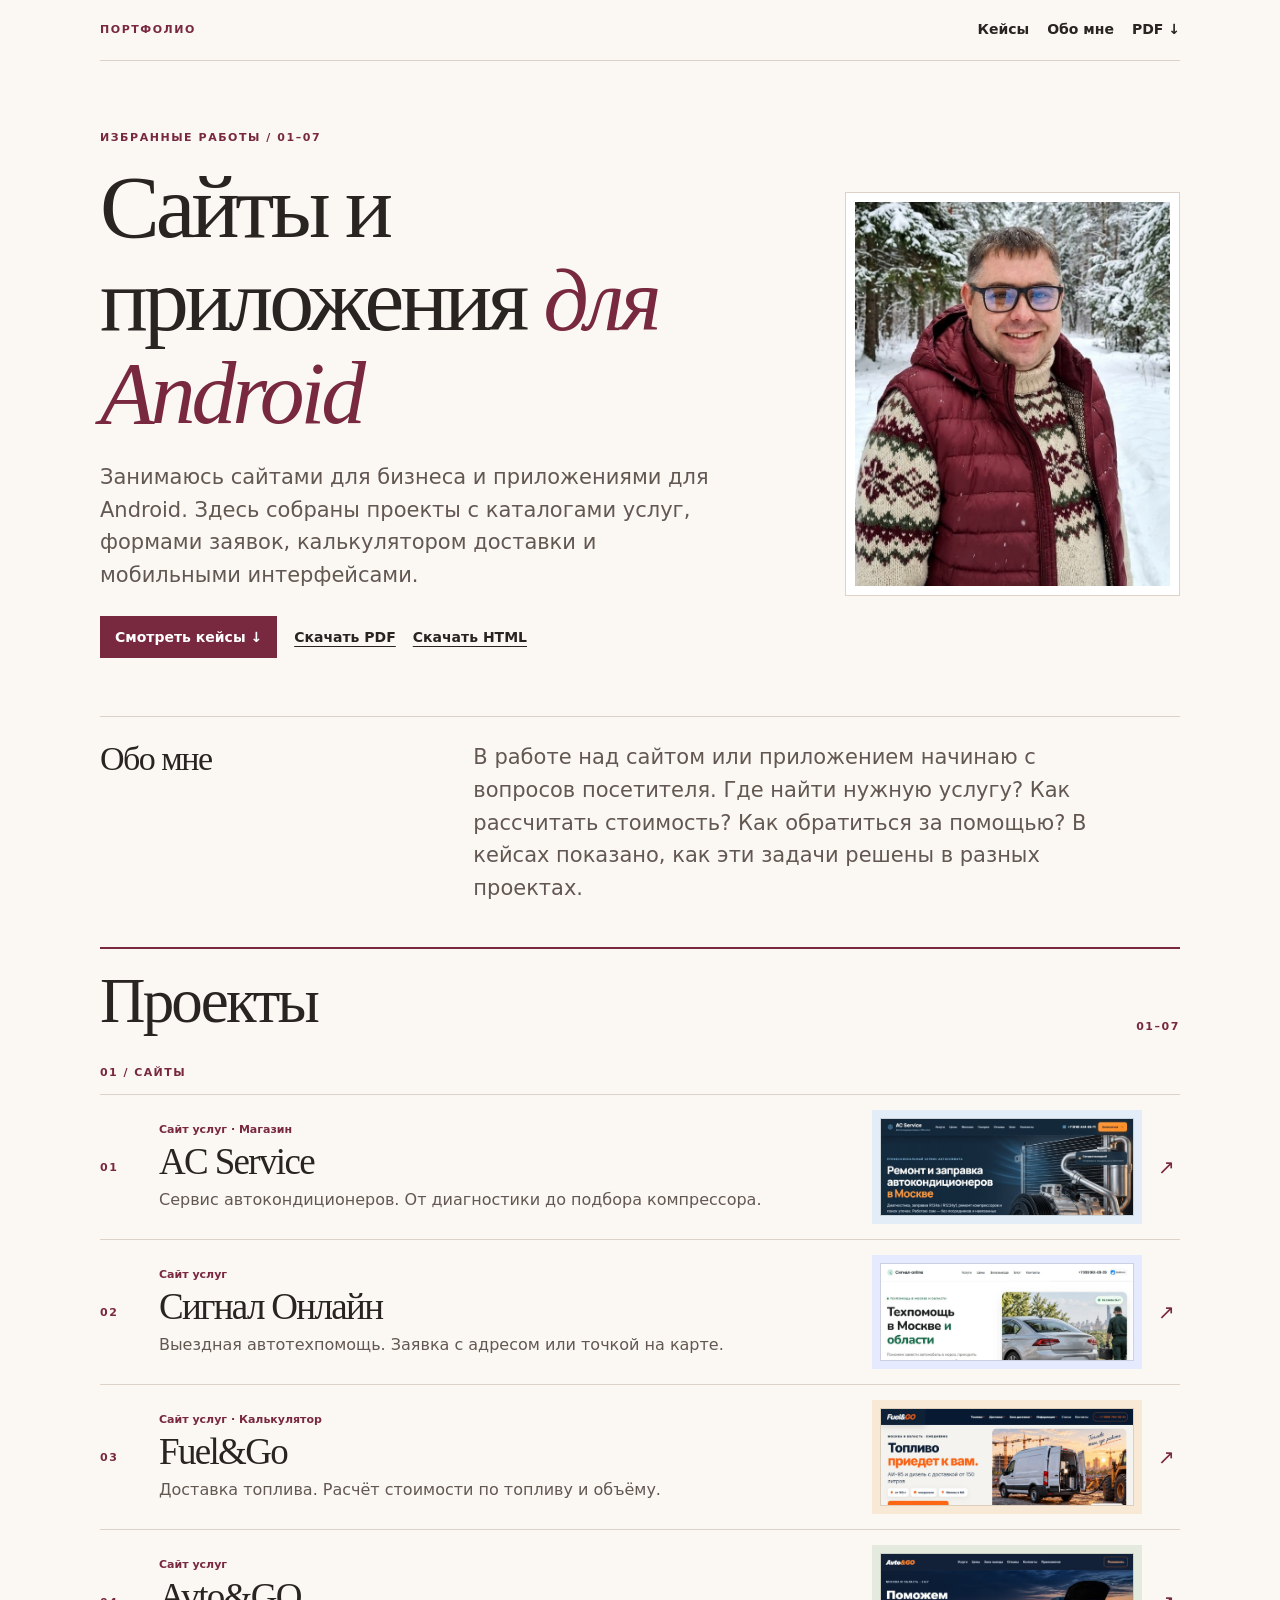
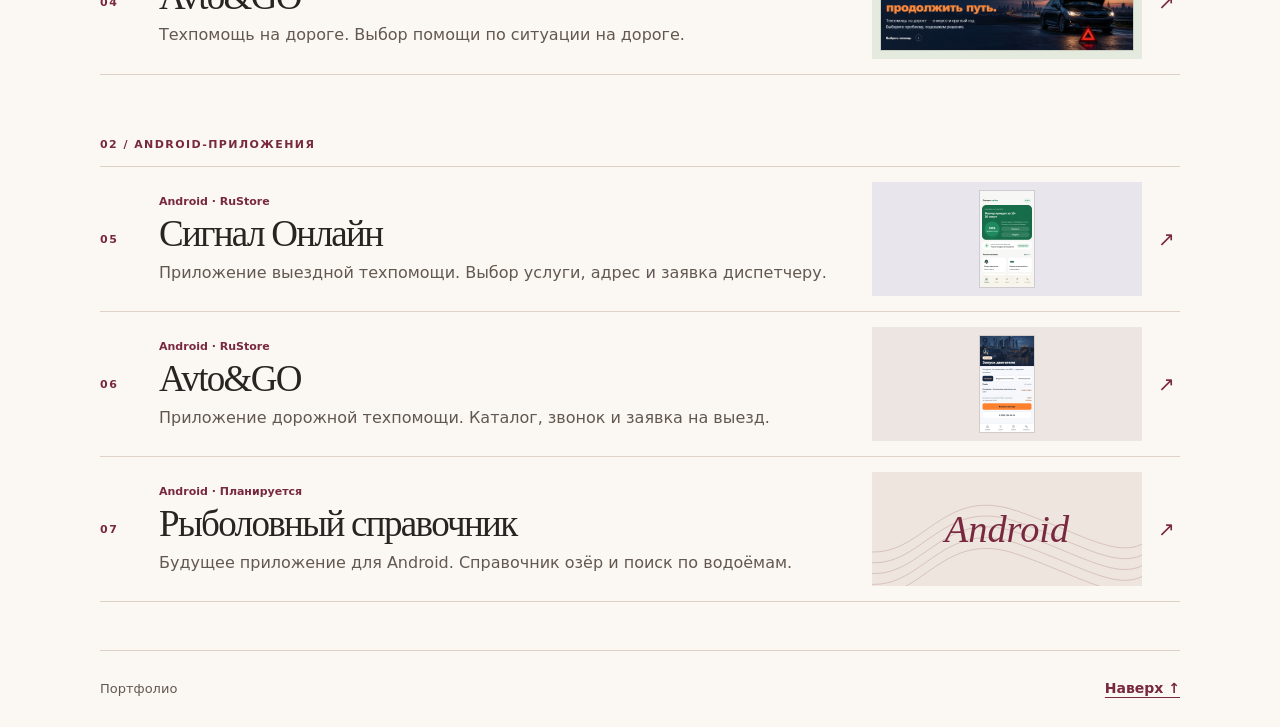
==== index.html @ e00baa89 "Publish portfolio website" ====
<!doctype html>
<html lang="ru">
<head><meta charset="utf-8"><meta name="viewport" content="width=device-width, initial-scale=1">
<title>Портфолио</title><meta name="description" content="Сайты для бизнеса, приложения техпомощи в RuStore и будущий рыболовный справочник для Android."><link rel="stylesheet" href="style.css"></head>
<body><a href="#main" class="skip">К содержанию</a>
<header class="top wrap"><a href="#main" class="brand">Портфолио</a>
<nav aria-label="Основная навигация"><a href="#projects">Кейсы</a><a href="#about">Обо мне</a><a href="portfolio.pdf" download>PDF ↓</a></nav></header>
<main id="main" class="wrap"><section class="hero" aria-labelledby="title">
<div><p class="label">Избранные работы / 01–07</p>
<h1 id="title">Сайты и приложения <em>для Android</em></h1>
<p class="lead">Занимаюсь сайтами для бизнеса и приложениями для Android. Здесь собраны проекты с каталогами услуг, формами заявок, калькулятором доставки и мобильными интерфейсами.</p><div class="actions"><a class="btn primary" href="#projects">Смотреть кейсы ↓</a>
<a class="plain" href="portfolio.pdf" download>Скачать PDF</a><a class="plain" href="portfolio.html" download>Скачать HTML</a></div></div><figure class="portrait"><img src="portrait.jpg" alt="Портрет автора портфолио"></figure></section>
<section id="about" class="about" aria-labelledby="about-title"><h2 id="about-title">Обо мне</h2>
<p class="lead">В работе над сайтом или приложением начинаю с вопросов посетителя. Где найти нужную услугу? Как рассчитать стоимость? Как обратиться за помощью? В кейсах показано, как эти задачи решены в разных проектах.</p></section>
<section id="projects" aria-labelledby="project-title">
<div class="section-top"><h2 id="project-title">Проекты</h2><span class="number">01–07</span></div>
<div class="group"><p class="group-title">01 / Сайты</p><a class="card" href="ac.html"><span class="number">01</span>
<div class="card-body"><div class="meta">Сайт услуг · Магазин</div>
<h3>AC Service</h3><p>Сервис автокондиционеров. От диагностики до подбора компрессора.</p></div>
<div class="visual" style="--tint:#e2edf7"><img src="ac.jpg" loading="lazy" alt="Скриншот сайта AC Service"></div><span class="arrow" aria-hidden="true">↗</span></a><a class="card" href="signal.html"><span class="number">02</span>
<div class="card-body"><div class="meta">Сайт услуг</div>
<h3>Сигнал Онлайн</h3><p>Выездная автотехпомощь. Заявка с адресом или точкой на карте.</p></div>
<div class="visual" style="--tint:#e6eaff"><img src="signal.jpg" loading="lazy" alt="Скриншот сайта Сигнал Онлайн"></div><span class="arrow" aria-hidden="true">↗</span></a><a class="card" href="fuel.html"><span class="number">03</span>
<div class="card-body"><div class="meta">Сайт услуг · Калькулятор</div>
<h3>Fuel&amp;Go</h3><p>Доставка топлива. Расчёт стоимости по топливу и объёму.</p></div>
<div class="visual" style="--tint:#f8e9d7"><img src="fuel.jpg" loading="lazy" alt="Скриншот сайта Fuel&amp;Go"></div><span class="arrow" aria-hidden="true">↗</span></a><a class="card" href="avto.html"><span class="number">04</span>
<div class="card-body"><div class="meta">Сайт услуг</div>
<h3>Avto&amp;GO</h3><p>Техпомощь на дороге. Выбор помощи по ситуации на дороге.</p></div>
<div class="visual" style="--tint:#e4eadd"><img src="avto.jpg" loading="lazy" alt="Скриншот сайта Avto&amp;GO"></div><span class="arrow" aria-hidden="true">↗</span></a></div>
<div class="group"><p class="group-title">02 / Android-приложения</p><a class="card" href="signal-app.html"><span class="number">05</span>
<div class="card-body"><div class="meta">Android · RuStore</div>
<h3>Сигнал Онлайн</h3><p>Приложение выездной техпомощи. Выбор услуги, адрес и заявка диспетчеру.</p></div>
<div class="visual mobile" style="--tint:#e8e6ec"><img src="signal-app-1.jpg" loading="lazy" alt="Экран приложения Сигнал Онлайн"></div><span class="arrow" aria-hidden="true">↗</span></a><a class="card" href="avto-app.html"><span class="number">06</span>
<div class="card-body"><div class="meta">Android · RuStore</div>
<h3>Avto&amp;GO</h3><p>Приложение дорожной техпомощи. Каталог, звонок и заявка на выезд.</p></div>
<div class="visual mobile" style="--tint:#ece5e1"><img src="avto-app-1.jpg" loading="lazy" alt="Экран приложения Avto&amp;GO"></div><span class="arrow" aria-hidden="true">↗</span></a><a class="card" href="fishing.html"><span class="number">07</span>
<div class="card-body"><div class="meta">Android · Планируется</div>
<h3>Рыболовный справочник</h3><p>Будущее приложение для Android. Справочник озёр и поиск по водоёмам.</p></div>
<div class="visual fishing" aria-hidden="true"><svg viewBox="0 0 400 180" preserveAspectRatio="xMidYMid slice" fill="none" stroke="#b68e87"><path d="M-40 114C69 162 90 20 214 63s171 91 222 15M-40 130C69 178 90 36 214 79s171 91 222 15M-40 146C69 194 90 52 214 95s171 91 222 15M-40 162C69 210 90 68 214 111s171 91 222 15M-40 178C69 226 90 84 214 127s171 91 222 15"/></svg><span>Android</span></div><span class="arrow" aria-hidden="true">↗</span></a></div></section></main>
<footer class="wrap"><span>Портфолио</span><a class="inline" href="#main">Наверх ↑</a></footer></body></html>
---- style.css ----
:root{--paper:#fbf8f3;--ink:#292321;--mute:#635851;--accent:#78283f;--line:#ded1c7;--serif:Georgia,"Times New Roman",serif}
*{box-sizing:border-box}html{scroll-padding-top:24px}body{margin:0;background:var(--paper);color:var(--ink);font:16px/1.55 system-ui,"Segoe UI",sans-serif}
a{color:inherit;text-decoration:none}a:focus-visible{outline:3px solid var(--accent);outline-offset:5px}img{display:block;max-width:100%;height:auto}
.wrap{width:min(1080px,calc(100% - 64px));margin:auto}
.top,footer{display:flex;justify-content:space-between;align-items:center;gap:16px;border-bottom:1px solid var(--line);padding:19px 0}
.brand,.label,.number{font-size:11px;font-weight:800;text-transform:uppercase;letter-spacing:.14em;color:var(--accent)}
.top nav,.actions,.case-nav{display:flex;gap:18px;align-items:center;flex-wrap:wrap}
.top nav a,.actions a,.case-nav a,.inline{font-size:14px;font-weight:700}.inline,.top nav a:hover{color:var(--accent)}
.hero{display:grid;grid-template-columns:minmax(0,1fr) minmax(200px,31%);align-items:center;gap:clamp(25px,8vw,100px);padding:68px 0 58px}
.label{margin:0 0 14px}h1,h2,h3,p{margin-top:0}
h1,h2,h3{font-family:var(--serif);font-weight:400;line-height:1.04;letter-spacing:-.045em}
h1{font-size:clamp(49px,7vw,94px);margin-bottom:22px}h1 em{color:var(--accent);font-weight:400}
h2{font-size:clamp(36px,5vw,63px);margin-bottom:15px}h3{font-size:clamp(25px,3.1vw,37px);margin-bottom:7px}
.lead{color:var(--mute);font-size:clamp(17px,2vw,21px);max-width:625px;margin-bottom:25px}
.actions{gap:12px 17px}.btn{display:inline-flex;align-items:center;min-height:42px;padding:9px 14px;border:1px solid var(--accent);color:var(--accent);font-size:14px;font-weight:750}.btn:hover,.primary{background:var(--accent);color:white}.primary:hover{background:#5d1b30}
.actions .plain,.inline{padding:8px 0;text-decoration:underline;text-underline-offset:4px}
.portrait{margin:0;padding:9px;border:1px solid var(--line);background:#fff}.portrait img{width:100%;aspect-ratio:.82;object-fit:cover;object-position:50% 66%}
.about{padding:24px 0 43px;border-top:1px solid var(--line);display:grid;grid-template-columns:1fr 2fr;gap:20px}.about h2{font-size:34px;margin:0}.about .lead{margin:0}
.section-top{border-top:2px solid var(--accent);padding:20px 0 16px;display:flex;align-items:end;justify-content:space-between;gap:10px}.section-top h2{margin:0}
.group{margin-bottom:48px}.group-title{font:800 11px/1.4 system-ui,sans-serif;letter-spacing:.13em;text-transform:uppercase;color:var(--accent);margin:0;padding:14px 0;border-bottom:1px solid var(--line)}
.card{display:grid;grid-template-columns:43px minmax(0,1fr) minmax(100px,25%) 22px;gap:16px;align-items:center;padding:15px 0;border-bottom:1px solid var(--line)}
.card:hover{background:#f2e9e2}.card p{margin:0;color:var(--mute)}.card .meta{color:var(--accent);font-size:11px;font-weight:750;margin:0 0 5px}.card .arrow{color:var(--accent);font-size:20px}
.visual{display:flex;justify-content:center;align-items:center;gap:14px;padding:18px;background:var(--tint);overflow:hidden;min-width:0}
.visual img{width:auto;max-width:100%;max-height:100%;object-fit:contain;border:1px solid #31262022}
.card .visual{height:114px;padding:8px}.card .visual:not(.mobile) img{width:100%;height:100%;object-fit:cover;object-position:top}
.visual.mobile img{max-width:calc(50% - 8px);height:100%}
.fishing{background:#eee5df;color:var(--accent);position:relative;isolation:isolate;min-height:100px}.fishing svg{position:absolute;width:100%;height:100%;inset:0;z-index:-1;opacity:.58}.fishing span{font:italic clamp(20px,3vw,43px)/1 var(--serif);text-align:center}
.case{padding:42px 0 46px}.back{display:inline-block;margin-bottom:23px}.case h1,.case h2{margin-bottom:12px}
.case-intro{display:flex;justify-content:space-between;align-items:start;gap:20px;margin-bottom:21px}.case-intro .lead{margin:0}.case-intro .btn{white-space:nowrap}
.case figure{margin:0 0 25px}.case .visual{height:clamp(200px,49vw,510px)}.case .visual.fishing{height:clamp(180px,30vw,300px)}
figcaption{font-size:12px;padding-top:8px;color:var(--mute)}
.details{display:grid;grid-template-columns:repeat(2,minmax(0,1fr));gap:22px}.detail{border-top:1px solid var(--line);padding-top:14px}.detail h3{font-size:27px}.detail p{color:var(--mute);margin-bottom:0}
.case-nav{justify-content:space-between;margin-top:25px;border-top:1px solid var(--line);padding-top:13px}
footer{border:0;border-top:1px solid var(--line);font-size:13px;color:var(--mute)}.offline .case{border-top:2px solid var(--accent)}
.skip{position:absolute;left:12px;top:-100px;background:white;padding:8px}.skip:focus{top:8px}
@media(max-width:690px){
 .wrap{width:calc(100% - 34px)}.top nav{gap:9px}.top nav a{font-size:12px}
 .hero{grid-template-columns:1fr;padding:40px 0 32px;gap:23px}.hero h1{margin-bottom:15px}.portrait{width:min(100%,340px)}.portrait img{aspect-ratio:1.05}
 .about,.details{grid-template-columns:1fr}.about{padding-bottom:28px;gap:7px}
 .card{grid-template-columns:23px minmax(0,1fr) minmax(68px,24%) 10px;gap:6px}.card .visual{height:73px;padding:3px}.card h3{font-size:23px}.card p{font-size:13px}.card .meta,.number{font-size:10px}.card .arrow{font-size:14px}.card .visual.mobile img{max-width:50%}
 .card .fishing span{font-size:14px}.case-intro{flex-direction:column;gap:12px}.case{padding:30px 0}.case .visual{padding:9px}
}
@media print{
 @page{size:A4;margin:16mm}*{-webkit-print-color-adjust:exact;print-color-adjust:exact}
 body{background:#fff;font-size:10pt}.wrap{width:100%}.top,footer,.skip,.actions,.case-nav,.back{display:none}
 .hero{padding:3mm 0 5mm;grid-template-columns:1.65fr 1fr;gap:8mm}.hero h1{font-size:35pt;margin-bottom:3mm}.portrait{width:100%;padding:2mm}.portrait img{height:45mm;aspect-ratio:auto}.lead{font-size:11pt;margin-bottom:0}
 .about{padding:4mm 0 5mm;grid-template-columns:1fr 2fr}.about h2{font-size:20pt}
 .section-top{padding:3mm 0}.section-top h2{font-size:26pt}.group{margin-bottom:3mm}.group-title{padding:2mm 0;font-size:9pt}
 .card{grid-template-columns:9mm 1fr;gap:2mm;padding:1.4mm 0}.card h3{font-size:13pt;margin:0}.card p{font-size:9pt}.card .meta{font-size:8pt;margin:0}.card .visual,.card .arrow{display:none}
 .offline .case{break-before:page;border:0;padding:3mm 0}.case h2{font-size:37pt}.case-intro{display:block;margin-bottom:3mm}.case-intro .btn{display:inline-block;min-height:0;border:0;padding:0;margin-top:2mm;text-decoration:underline}
 .case figure{margin-bottom:4mm}.case .visual{height:105mm;padding:5mm}.case .visual.fishing{height:63mm}
 .details{grid-template-columns:1fr 1fr}.detail h3{font-size:18pt}.label{margin-bottom:2mm}
}
@media(max-width:690px){.portrait img{object-position:50% 56%}} @media print{.portrait img{object-position:50% 48%}.card p{display:none}.card{break-inside:avoid}.hero h1{font-size:32pt}}
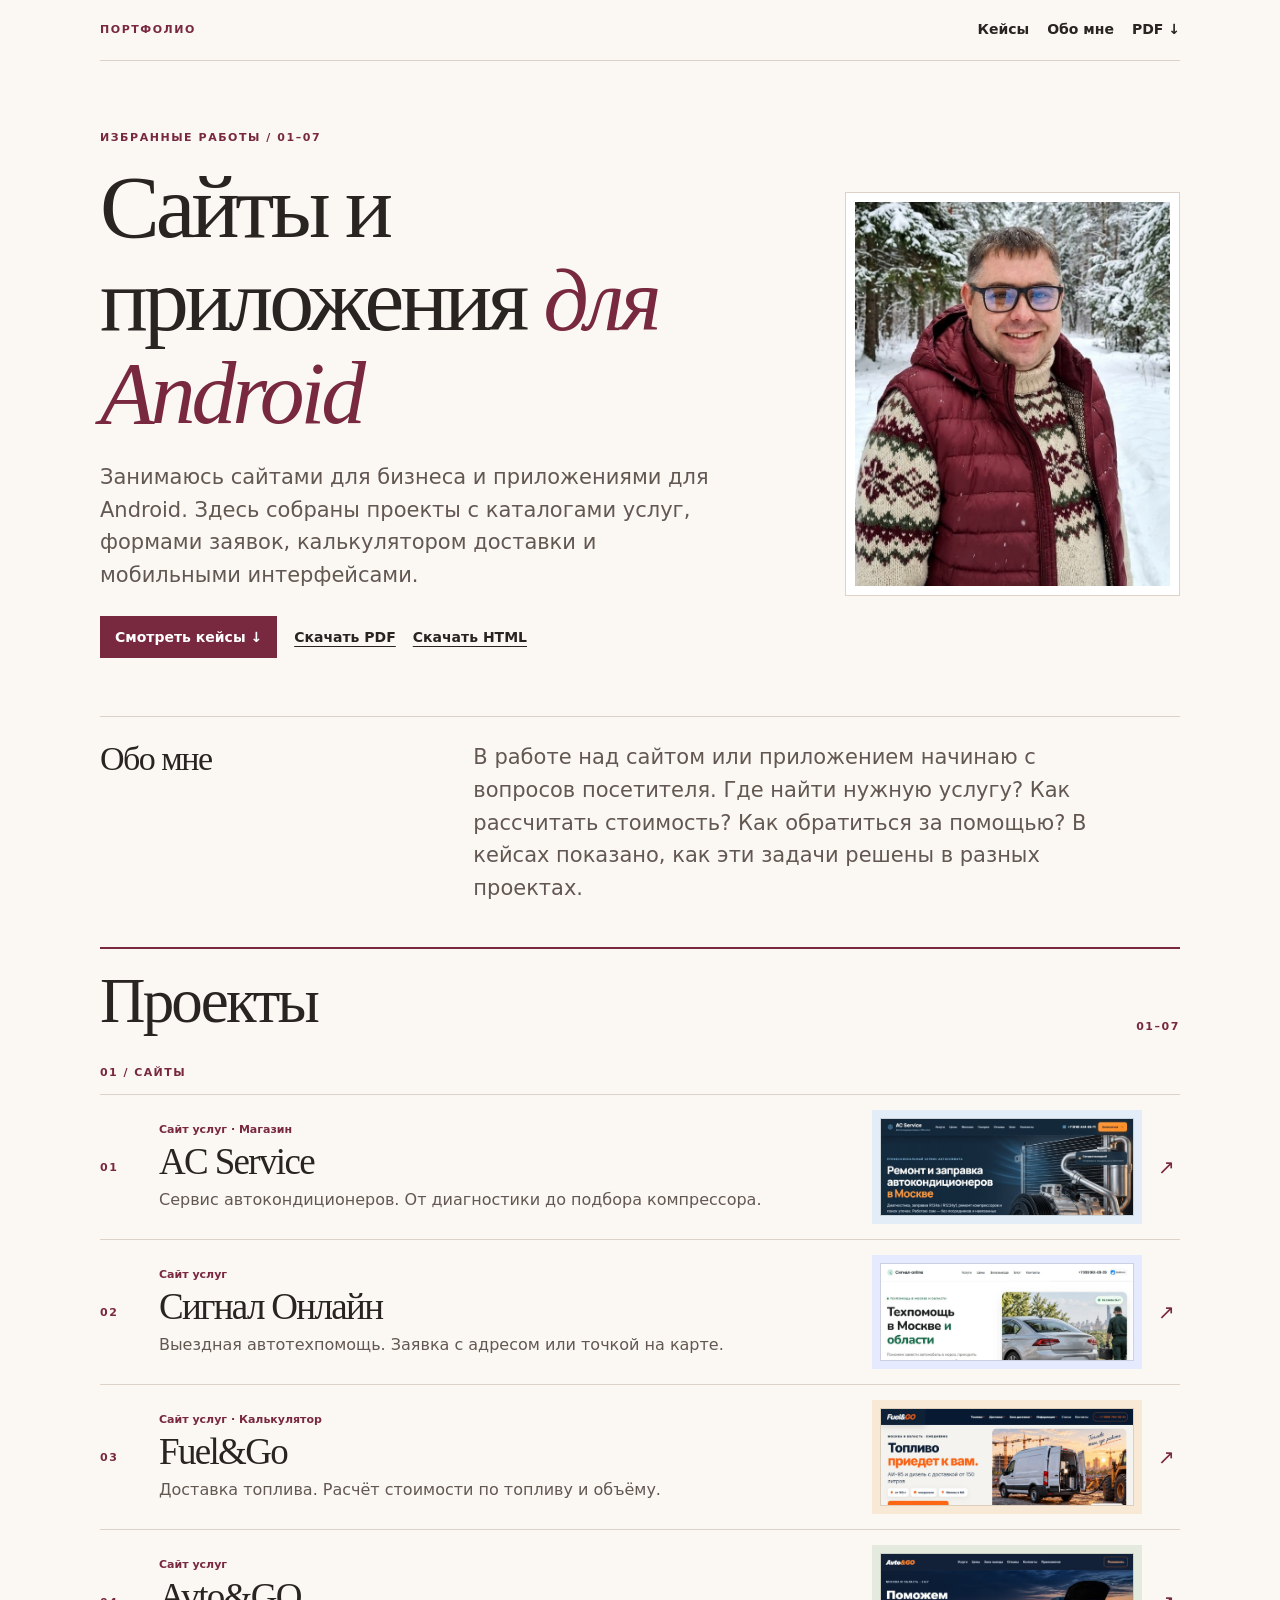
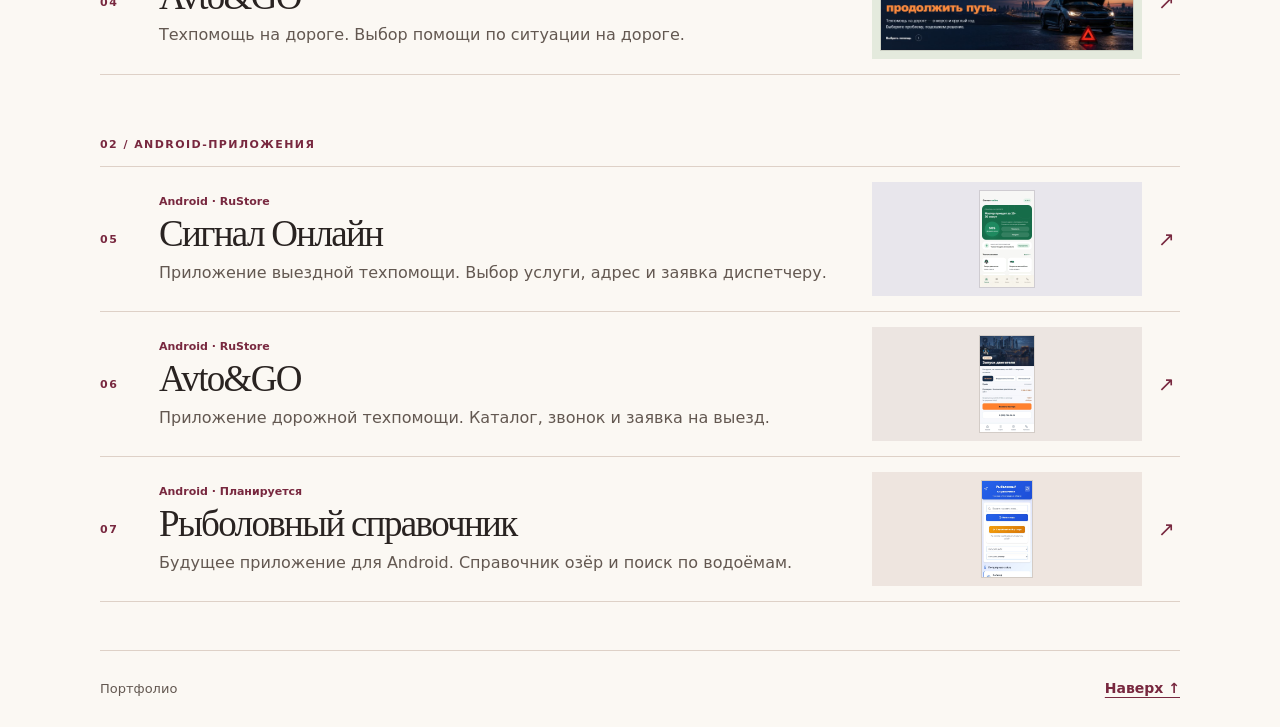
==== commit 8dddb8d2: "Add fishing guide prototype screenshot" ====
--- a/index.html
+++ b/index.html
@@ -36,5 +36,5 @@
 <div class="visual mobile" style="--tint:#ece5e1"><img src="avto-app-1.jpg" loading="lazy" alt="Экран приложения Avto&amp;GO"></div><span class="arrow" aria-hidden="true">↗</span></a><a class="card" href="fishing.html"><span class="number">07</span>
 <div class="card-body"><div class="meta">Android · Планируется</div>
 <h3>Рыболовный справочник</h3><p>Будущее приложение для Android. Справочник озёр и поиск по водоёмам.</p></div>
-<div class="visual fishing" aria-hidden="true"><svg viewBox="0 0 400 180" preserveAspectRatio="xMidYMid slice" fill="none" stroke="#b68e87"><path d="M-40 114C69 162 90 20 214 63s171 91 222 15M-40 130C69 178 90 36 214 79s171 91 222 15M-40 146C69 194 90 52 214 95s171 91 222 15M-40 162C69 210 90 68 214 111s171 91 222 15M-40 178C69 226 90 84 214 127s171 91 222 15"/></svg><span>Android</span></div><span class="arrow" aria-hidden="true">↗</span></a></div></section></main>
+<div class="visual mobile" style="--tint:#eee5df"><img src="fishing.jpg" loading="lazy" alt="Мобильный веб-прототип Рыболовный справочник"></div><span class="arrow" aria-hidden="true">↗</span></a></div></section></main>
 <footer class="wrap"><span>Портфолио</span><a class="inline" href="#main">Наверх ↑</a></footer></body></html>
--- a/style.css
+++ b/style.css
@@ -24,10 +24,9 @@
 .visual img{width:auto;max-width:100%;max-height:100%;object-fit:contain;border:1px solid #31262022}
 .card .visual{height:114px;padding:8px}.card .visual:not(.mobile) img{width:100%;height:100%;object-fit:cover;object-position:top}
 .visual.mobile img{max-width:calc(50% - 8px);height:100%}
-.fishing{background:#eee5df;color:var(--accent);position:relative;isolation:isolate;min-height:100px}.fishing svg{position:absolute;width:100%;height:100%;inset:0;z-index:-1;opacity:.58}.fishing span{font:italic clamp(20px,3vw,43px)/1 var(--serif);text-align:center}
 .case{padding:42px 0 46px}.back{display:inline-block;margin-bottom:23px}.case h1,.case h2{margin-bottom:12px}
 .case-intro{display:flex;justify-content:space-between;align-items:start;gap:20px;margin-bottom:21px}.case-intro .lead{margin:0}.case-intro .btn{white-space:nowrap}
-.case figure{margin:0 0 25px}.case .visual{height:clamp(200px,49vw,510px)}.case .visual.fishing{height:clamp(180px,30vw,300px)}
+.case figure{margin:0 0 25px}.case .visual{height:clamp(200px,49vw,510px)}
 figcaption{font-size:12px;padding-top:8px;color:var(--mute)}
 .details{display:grid;grid-template-columns:repeat(2,minmax(0,1fr));gap:22px}.detail{border-top:1px solid var(--line);padding-top:14px}.detail h3{font-size:27px}.detail p{color:var(--mute);margin-bottom:0}
 .case-nav{justify-content:space-between;margin-top:25px;border-top:1px solid var(--line);padding-top:13px}
@@ -38,7 +37,7 @@
  .hero{grid-template-columns:1fr;padding:40px 0 32px;gap:23px}.hero h1{margin-bottom:15px}.portrait{width:min(100%,340px)}.portrait img{aspect-ratio:1.05}
  .about,.details{grid-template-columns:1fr}.about{padding-bottom:28px;gap:7px}
  .card{grid-template-columns:23px minmax(0,1fr) minmax(68px,24%) 10px;gap:6px}.card .visual{height:73px;padding:3px}.card h3{font-size:23px}.card p{font-size:13px}.card .meta,.number{font-size:10px}.card .arrow{font-size:14px}.card .visual.mobile img{max-width:50%}
- .card .fishing span{font-size:14px}.case-intro{flex-direction:column;gap:12px}.case{padding:30px 0}.case .visual{padding:9px}
+ .case-intro{flex-direction:column;gap:12px}.case{padding:30px 0}.case .visual{padding:9px}
 }
 @media print{
  @page{size:A4;margin:16mm}*{-webkit-print-color-adjust:exact;print-color-adjust:exact}
@@ -48,7 +47,9 @@
  .section-top{padding:3mm 0}.section-top h2{font-size:26pt}.group{margin-bottom:3mm}.group-title{padding:2mm 0;font-size:9pt}
  .card{grid-template-columns:9mm 1fr;gap:2mm;padding:1.4mm 0}.card h3{font-size:13pt;margin:0}.card p{font-size:9pt}.card .meta{font-size:8pt;margin:0}.card .visual,.card .arrow{display:none}
  .offline .case{break-before:page;border:0;padding:3mm 0}.case h2{font-size:37pt}.case-intro{display:block;margin-bottom:3mm}.case-intro .btn{display:inline-block;min-height:0;border:0;padding:0;margin-top:2mm;text-decoration:underline}
- .case figure{margin-bottom:4mm}.case .visual{height:105mm;padding:5mm}.case .visual.fishing{height:63mm}
+ .case figure{margin-bottom:4mm}.case .visual{height:105mm;padding:5mm}
  .details{grid-template-columns:1fr 1fr}.detail h3{font-size:18pt}.label{margin-bottom:2mm}
 }
 @media(max-width:690px){.portrait img{object-position:50% 56%}} @media print{.portrait img{object-position:50% 48%}.card p{display:none}.card{break-inside:avoid}.hero h1{font-size:32pt}}
+
+@media screen and (max-width:690px){#fishing .visual{height:clamp(290px,94vw,425px)}}
